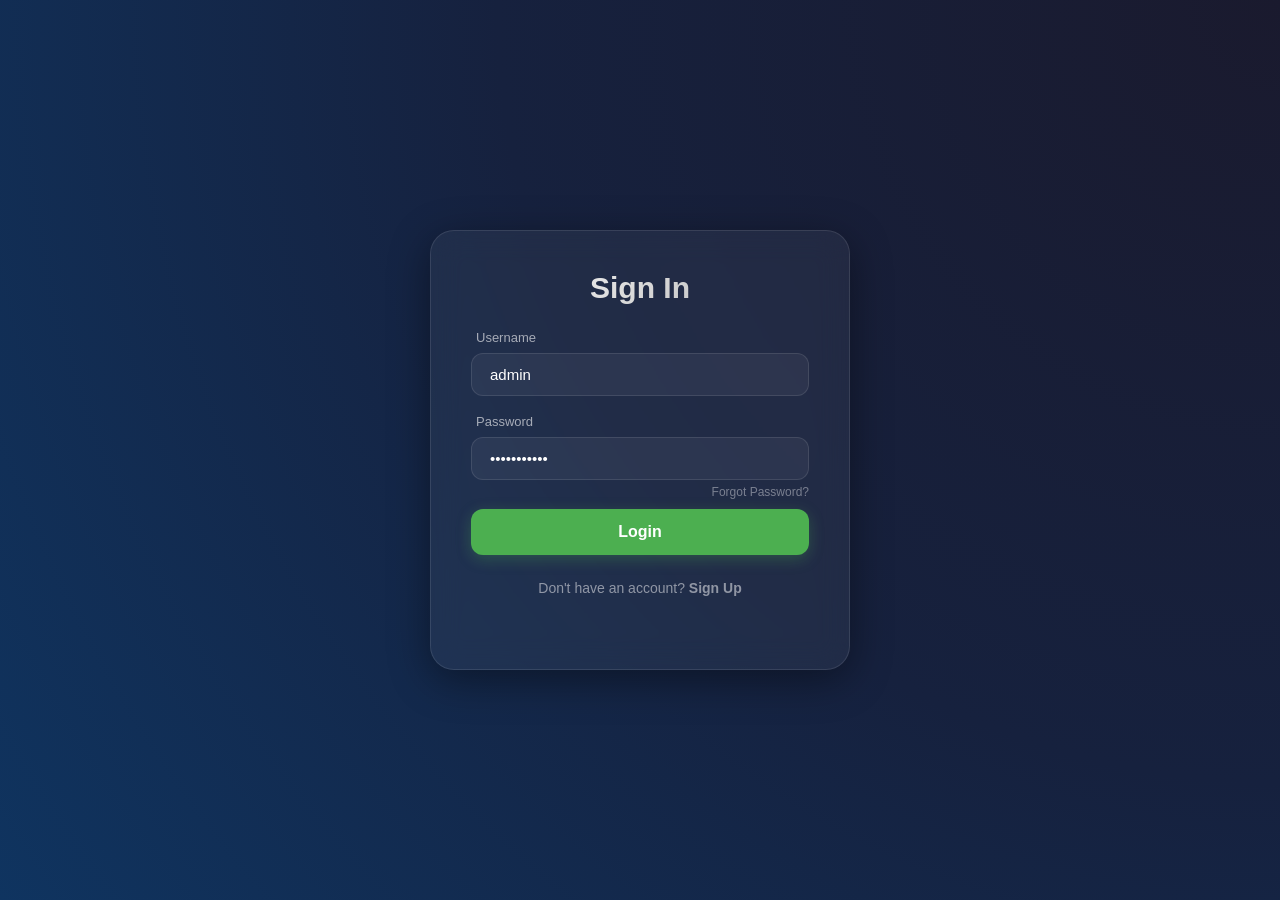
==== frontend/login.html @ 64eb290e "feat: Custom Gesture added" ====
<!DOCTYPE html>
<html lang="en">
<head>
    <meta charset="UTF-8">
    <meta name="viewport" content="width=device-width, initial-scale=1.0">
    <title>Login - ISL Sign Recognition</title>
    <link rel="stylesheet" href="style.css">
    <style>
        body {
            display: flex;
            justify-content: center;
            align-items: center;
            height: 100vh;
            background: radial-gradient(circle at top right, #1a1a2e, #16213e, #0f3460);
            overflow: hidden;
            font-family: 'Segoe UI', Tahoma, Geneva, Verdana, sans-serif;
        }

        .login-card {
            background: rgba(255, 255, 255, 0.05);
            backdrop-filter: blur(15px);
            padding: 40px;
            border-radius: 24px;
            box-shadow: 0 10px 40px rgba(0, 0, 0, 0.4);
            border: 1px solid rgba(255, 255, 255, 0.1);
            width: 100%;
            max-width: 420px;
            text-align: center;
            transition: all 0.4s cubic-bezier(0.175, 0.885, 0.32, 1.275);
        }

        h2 {
            margin-bottom: 25px;
            font-size: 30px;
            font-weight: 700;
            background: linear-gradient(135deg, #fff, #b3b3b3);
            -webkit-background-clip: text;
            background-clip: text;
            -webkit-text-fill-color: transparent;
        }

        .form-group {
            margin-bottom: 18px;
            text-align: left;
        }

        label {
            display: block;
            margin-bottom: 8px;
            font-size: 13px;
            font-weight: 500;
            color: rgba(255, 255, 255, 0.6);
            padding-left: 5px;
        }

        input {
            width: 100%;
            padding: 12px 18px;
            border-radius: 12px;
            border: 1px solid rgba(255, 255, 255, 0.1);
            background: rgba(255, 255, 255, 0.05);
            color: #fff;
            font-size: 15px;
            outline: none;
            transition: all 0.3s;
        }

        input:focus {
            border-color: #4CAF50;
            background: rgba(255, 255, 255, 0.1);
            box-shadow: 0 0 15px rgba(76, 175, 80, 0.2);
        }

        .primary-btn {
            width: 100%;
            padding: 14px;
            background: #4CAF50;
            color: white;
            border: none;
            border-radius: 12px;
            font-size: 16px;
            font-weight: 600;
            cursor: pointer;
            box-shadow: 0 4px 15px rgba(76, 175, 80, 0.3);
            transition: all 0.3s;
            margin-top: 10px;
        }

        .primary-btn:hover {
            background: #45a049;
            transform: translateY(-2px);
            box-shadow: 0 6px 20px rgba(76, 175, 80, 0.4);
        }

        .primary-btn:active {
            transform: translateY(0);
        }

        .toggle-link {
            display: block;
            margin-top: 25px;
            font-size: 14px;
            color: rgba(255, 255, 255, 0.5);
            text-decoration: none;
            cursor: pointer;
            transition: color 0.3s;
        }

        .toggle-link:hover {
            color: #4CAF50;
        }

        .forgot-link {
            float: right;
            font-size: 12px;
            color: rgba(255, 255, 255, 0.4);
            margin-top: 5px;
            transition: color 0.3s;
        }

        .forgot-link:hover {
            color: #4CAF50;
        }

        #error-msg {
            color: #ff4d4d;
            font-size: 13px;
            margin-top: 15px;
            min-height: 18px;
        }

        .loader {
            display: none;
            width: 22px;
            height: 22px;
            border: 3px solid rgba(255, 255, 255, 0.2);
            border-top-color: #fff;
            border-radius: 50%;
            animation: spin 0.8s infinite linear;
            margin: 0 auto;
        }

        @keyframes spin {
            to { transform: rotate(360deg); }
        }

        /* View Switching Logic */
        .hidden { display: none !important; }

        .auth-view {
            animation: fadeIn 0.4s ease;
        }

        @keyframes fadeIn {
            from { opacity: 0; transform: translateY(10px); }
            to { opacity: 1; transform: translateY(0); }
        }

        .mock-notification {
            background: rgba(76, 175, 80, 0.1);
            border: 1px dashed #4CAF50;
            padding: 15px;
            border-radius: 12px;
            margin-top: 20px;
            color: #4CAF50;
            font-size: 13px;
        }

        .mock-link {
            color: #fff;
            text-decoration: underline;
            font-weight: bold;
            cursor: pointer;
        }
    </style>
</head>
<body>
    <div class="login-card">
        <div id="login-view" class="auth-view">
            <h2>Sign In</h2>
            <div class="form-group">
                <label for="login-user">Username</label>
                <input type="text" id="login-user" placeholder="Enter username" value="admin">
            </div>
            <div class="form-group" style="margin-bottom: 5px;">
                <label for="login-pass">Password</label>
                <input type="password" id="login-pass" placeholder="Enter password" value="password123">
                <span class="toggle-link forgot-link" onclick="switchView('reset')">Forgot Password?</span>
            </div>
            <button onclick="handleLogin()" class="primary-btn">
                <span id="login-text">Login</span>
                <div id="login-loader" class="loader"></div>
            </button>
            <span class="toggle-link" onclick="switchView('register')">Don't have an account? <b>Sign Up</b></span>
        </div>

        <div id="register-view" class="auth-view hidden">
            <h2>Create Account</h2>
            <div class="form-group">
                <label for="reg-user">Username</label>
                <input type="text" id="reg-user" placeholder="Choose a username">
            </div>
            <div class="form-group">
                <label for="reg-email">Email Address</label>
                <input type="email" id="reg-email" placeholder="email@example.com">
            </div>
            <div class="form-group">
                <label for="reg-phone">Phone Number</label>
                <input type="tel" id="reg-phone" placeholder="1234567890">
            </div>
            <div class="form-group">
                <label for="reg-pass">Password</label>
                <input type="password" id="reg-pass" placeholder="Create a password">
            </div>
            <button onclick="handleRegister()" class="primary-btn">
                <span id="reg-text">Register Now</span>
                <div id="reg-loader" class="loader"></div>
            </button>
            <span class="toggle-link" onclick="switchView('login')">Already have an account? <b>Sign In</b></span>
        </div>

        <div id="reset-view" class="auth-view hidden">
            <h2>Reset Password</h2>
            <p style="font-size: 13px; color: rgba(255,255,255,0.5); margin-bottom: 20px;">Enter your username and email/phone to request a reset link.</p>
            <div class="form-group">
                <label for="reset-user">Username</label>
                <input type="text" id="reset-user" placeholder="Your username">
            </div>
            <div class="form-group">
                <label for="reset-info">Email or Phone</label>
                <input type="text" id="reset-info" placeholder="Registered email or phone">
            </div>
            <button onclick="handleRequestReset()" class="primary-btn">
                <span id="reset-req-text">Request Link</span>
                <div id="reset-req-loader" class="loader"></div>
            </button>
            
            <div id="mock-email-box" class="mock-notification hidden">
                📩 A recovery link has been generated! <br><br>
                <span class="mock-link" onclick="switchToNewPassword()">[DEMO: Click to Open Link]</span>
            </div>

            <span class="toggle-link" onclick="switchView('login')">Return to <b>Sign In</b></span>
        </div>

        <div id="new-password-view" class="auth-view hidden">
            <h2>New Password</h2>
            <p style="font-size: 13px; color: rgba(255,255,255,0.5); margin-bottom: 20px;">You are resetting password for <b id="resetging-user">user</b></p>
            <div class="form-group">
                <label for="new-pass">Enter New Password</label>
                <input type="password" id="new-pass" placeholder="At least 8 characters">
            </div>
            <button onclick="handleConfirmReset()" class="primary-btn">
                <span id="confirm-reset-text">Update Password</span>
                <div id="confirm-reset-loader" class="loader"></div>
            </button>
        </div>

        <div id="error-msg"></div>
    </div>

    <script>
        const errorMsg = document.getElementById('error-msg');
        let currentView = 'login';
        let pendingResetUsername = "";

        function switchView(view) {
            document.getElementById('login-view').classList.add('hidden');
            document.getElementById('register-view').classList.add('hidden');
            document.getElementById('reset-view').classList.add('hidden');
            document.getElementById('new-password-view').classList.add('hidden');
            
            document.getElementById(`${view}-view`).classList.remove('hidden');
            errorMsg.textContent = "";
            currentView = view;

            // Reset mock box if returning to request view
            if (view === 'reset') document.getElementById('mock-email-box').classList.add('hidden');
        }

        function switchToNewPassword() {
            document.getElementById('resetging-user').textContent = pendingResetUsername;
            switchView('new-password');
        }

        async function apiCall(endpoint, body) {
            // Find loader in current view
            let prefix = "";
            if (currentView === 'login') prefix = "login";
            else if (currentView === 'register') prefix = "reg";
            else if (currentView === 'reset') prefix = "reset-req";
            else if (currentView === 'new-password') prefix = "confirm-reset";

            const btnText = document.getElementById(`${prefix}-text`);
            const loader = document.getElementById(`${prefix}-loader`);
            
            if (btnText) btnText.style.display = 'none';
            if (loader) loader.style.display = 'block';
            errorMsg.textContent = "";

            try {
                const response = await fetch(`http://127.0.0.1:8000/${endpoint}`, {
                    method: 'POST',
                    headers: { 'Content-Type': 'application/json' },
                    body: JSON.stringify(body)
                });

                const data = await response.json();

                if (response.ok) {
                    return data;
                } else {
                    errorMsg.style.color = '#ff4d4d';
                    errorMsg.textContent = data.detail || "Action failed.";
                    return null;
                }
            } catch (err) {
                console.error(err);
                errorMsg.textContent = "Server connection error.";
                return null;
            } finally {
                if (btnText) btnText.style.display = 'block';
                if (loader) loader.style.display = 'none';
            }
        }

        async function handleLogin() {
            const username = document.getElementById('login-user').value;
            const password = document.getElementById('login-pass').value;

            if (!username || !password) return errorMsg.textContent = "Fields cannot be empty.";

            const data = await apiCall('login', { username, password });
            if (data) {
                localStorage.setItem('isl_token', data.access_token);
                localStorage.setItem('isl_user', username);
                window.location.href = 'index.html';
            }
        }

        async function handleRegister() {
            const username = document.getElementById('reg-user').value;
            const email = document.getElementById('reg-email').value;
            const phone = document.getElementById('reg-phone').value;
            const password = document.getElementById('reg-pass').value;

            if (!username || !password || !email) return errorMsg.textContent = "All fields are required.";

            const data = await apiCall('register', { username, email, phone, password });
            if (data) {
                errorMsg.style.color = '#4CAF50';
                errorMsg.textContent = "Success! Please sign in.";
                setTimeout(() => switchView('login'), 1500);
            }
        }

        async function handleRequestReset() {
            const username = document.getElementById('reset-user').value;
            const info = document.getElementById('reset-info').value;

            if (!username || !info) return errorMsg.textContent = "All fields required.";

            const data = await apiCall('request-reset', { username, recovery_info: info });
            if (data) {
                pendingResetUsername = username;
                document.getElementById('mock-email-box').classList.remove('hidden');
                errorMsg.style.color = '#4CAF50';
                errorMsg.textContent = "Recovery info verified!";
            }
        }

        async function handleConfirmReset() {
            const newPass = document.getElementById('new-pass').value;
            if (!newPass || newPass.length < 8) return errorMsg.textContent = "Password must be 8+ chars.";

            const data = await apiCall('confirm-reset', { 
                username: pendingResetUsername, 
                recovery_info: "used-token", // Dummy for backend consistency
                new_password: newPass 
            });
            if (data) {
                errorMsg.style.color = '#4CAF50';
                errorMsg.textContent = "Success! Login with new password.";
                setTimeout(() => switchView('login'), 1500);
            }
        }

        // Allow Enter key
        document.addEventListener('keypress', (e) => {
            if (e.key === 'Enter') {
                if (currentView === 'login') handleLogin();
                else if (currentView === 'register') handleRegister();
                else if (currentView === 'reset') handleRequestReset();
                else if (currentView === 'new-password') handleConfirmReset();
            }
        });

        // Redirect if already logged in
        if (localStorage.getItem('isl_token')) {
            window.location.href = 'index.html';
        }
    </script>
</body>
</html>
---- frontend/style.css ----
:root {
    --bg-color: #121212;
    --text-color: #ffffff;
    --accent-color: #4CAF50;
    --card-bg: rgba(255, 255, 255, 0.1);
}

* {
    box-sizing: border-box;
    margin: 0;
    padding: 0;
}

body {
    font-family: 'Segoe UI', Tahoma, Geneva, Verdana, sans-serif;
    background-color: var(--bg-color);
    color: var(--text-color);
    display: flex;
    justify-content: center;
    align-items: center;
    min-height: 100vh;
    overflow: hidden;
}

.container {
    width: 100%;
    max-width: 800px;
    padding: 20px;
    display: flex;
    flex-direction: column;
    align-items: center;
}

.video-container {
    position: relative;
    width: 100%;
    border-radius: 16px;
    overflow: hidden;
    box-shadow: 0 10px 30px rgba(0, 0, 0, 0.5);
    background-color: #000;
}

.input_video {
    display: none;
    /* We draw everything on the canvas */
}

.output_canvas {
    width: 100%;
    height: auto;
    min-height: 480px;
    /* Ensure it occupies space */
    background-color: #1a1a1a;
    display: block;
    transform: scaleX(-1);
    /* Mirror effect */
}

#prediction-box {
    position: absolute;
    bottom: 30px;
    left: 50%;
    transform: translateX(-50%);
    background: var(--card-bg);
    backdrop-filter: blur(10px);
    -webkit-backdrop-filter: blur(10px);
    padding: 15px 30px;
    border-radius: 30px;
    border: 1px solid rgba(255, 255, 255, 0.2);
    box-shadow: 0 4px 15px rgba(0, 0, 0, 0.3);
    text-align: center;
    min-width: 250px;
}

#prediction-text {
    font-size: 24px;
    font-weight: 600;
    letter-spacing: 1px;
    text-transform: uppercase;
}

@media (max-width: 600px) {
    .container {
        padding: 10px;
    }

    #prediction-box {
        bottom: 20px;
        padding: 10px 20px;
    }

    #prediction-text {
        font-size: 18px;
    }
}

.secondary-btn {
    background: rgba(255, 255, 255, 0.15);
    color: white;
    border: 1px solid rgba(255, 255, 255, 0.3);
    padding: 10px 25px;
    border-radius: 20px;
    font-size: 14px;
    cursor: pointer;
    margin-bottom: 20px;
    transition: all 0.2s;
    backdrop-filter: blur(5px);
}

.secondary-btn:hover {
    background: rgba(255, 255, 255, 0.25);
    transform: translateY(-2px);
}

#recording-overlay {
    position: absolute;
    top: 0;
    left: 0;
    width: 100%;
    height: 100%;
    background: rgba(0, 0, 0, 0.7);
    z-index: 200;
    display: flex;
    justify-content: center;
    align-items: center;
    backdrop-filter: blur(5px);
}

#recording-status {
    text-align: center;
    color: white;
}

#recording-timer {
    font-size: 80px;
    font-weight: bold;
    margin-bottom: 20px;
    text-shadow: 0 0 20px rgba(255, 255, 255, 0.5);
}

#recording-msg {
    font-size: 20px;
    margin-bottom: 30px;
}

#recording-progress-bar {
    width: 300px;
    height: 8px;
    background: rgba(255, 255, 255, 0.2);
    border-radius: 4px;
    overflow: hidden;
    margin: 0 auto;
}

#recording-progress {
    width: 0%;
    height: 100%;
    background: var(--accent-color);
    transition: width 0.1s linear;
}

.recording-active #recording-progress {
    background: #ff4444;
    box-shadow: 0 0 10px #ff4444;
}

/* --- NEW: CUSTOM MODAL STYLES --- */
.modal-overlay {
    position: fixed;
    top: 0;
    left: 0;
    width: 100%;
    height: 100%;
    background: rgba(0, 0, 0, 0.85);
    z-index: 2000;
    display: flex;
    justify-content: center;
    align-items: center;
    backdrop-filter: blur(8px);
    animation: modalFadeIn 0.3s ease;
}

.modal-content {
    background: #1e1e1e;
    padding: 30px;
    border-radius: 24px;
    width: 90%;
    max-width: 400px;
    border: 1px solid rgba(255, 255, 255, 0.1);
    box-shadow: 0 20px 50px rgba(0, 0, 0, 0.5);
    text-align: center;
}

.modal-content h3 {
    margin-bottom: 10px;
    font-size: 20px;
    color: white;
}

.modal-content p {
    font-size: 14px;
    color: rgba(255, 255, 255, 0.6);
    margin-bottom: 20px;
}

#gesture-name-input {
    width: 100%;
    background: rgba(255, 255, 255, 0.05);
    border: 1px solid rgba(255, 255, 255, 0.2);
    padding: 12px 20px;
    border-radius: 12px;
    color: white;
    font-size: 16px;
    margin-bottom: 25px;
    outline: none;
    transition: all 0.2s;
}

#gesture-name-input:focus {
    border-color: var(--accent-color);
    background: rgba(255, 255, 255, 0.08);
}

.modal-actions {
    display: flex;
    gap: 12px;
}

.modal-actions button {
    flex: 1;
    padding: 12px;
    border-radius: 12px;
    font-weight: 600;
    cursor: pointer;
    transition: all 0.2s;
}

.primary-btn {
    background: var(--accent-color);
    color: white;
    border: none;
    box-shadow: 0 4px 15px rgba(76, 175, 80, 0.3);
}

.primary-btn:hover {
    transform: translateY(-2px);
    box-shadow: 0 6px 20px rgba(76, 175, 80, 0.4);
}

@keyframes modalFadeIn {
    from { opacity: 0; transform: scale(0.95); }
    to { opacity: 1; transform: scale(1); }
}

/* Gesture List Styles */
.gesture-item {
    display: flex;
    justify-content: space-between;
    align-items: center;
    padding: 12px 16px;
    background: rgba(255, 255, 255, 0.03);
    border-radius: 12px;
    margin-bottom: 8px;
    border: 1px solid rgba(255, 255, 255, 0.05);
}

.gesture-info {
    display: flex;
    flex-direction: column;
}

.gesture-name {
    font-weight: 600;
    color: white;
}

.gesture-meta {
    font-size: 11px;
    color: rgba(255, 255, 255, 0.4);
}

.delete-btn {
    background: rgba(255, 68, 68, 0.1) !important;
    color: #ff4444 !important;
    border: 1px solid rgba(255, 68, 68, 0.2) !important;
    padding: 6px 12px !important;
    font-size: 12px !important;
    border-radius: 8px !important;
    cursor: pointer;
    transition: all 0.2s;
}

.delete-btn:hover {
    background: rgba(255, 68, 68, 0.2) !important;
    transform: scale(1.05);
}

.delete-btn:disabled {
    opacity: 0.5;
    cursor: not-allowed;
}
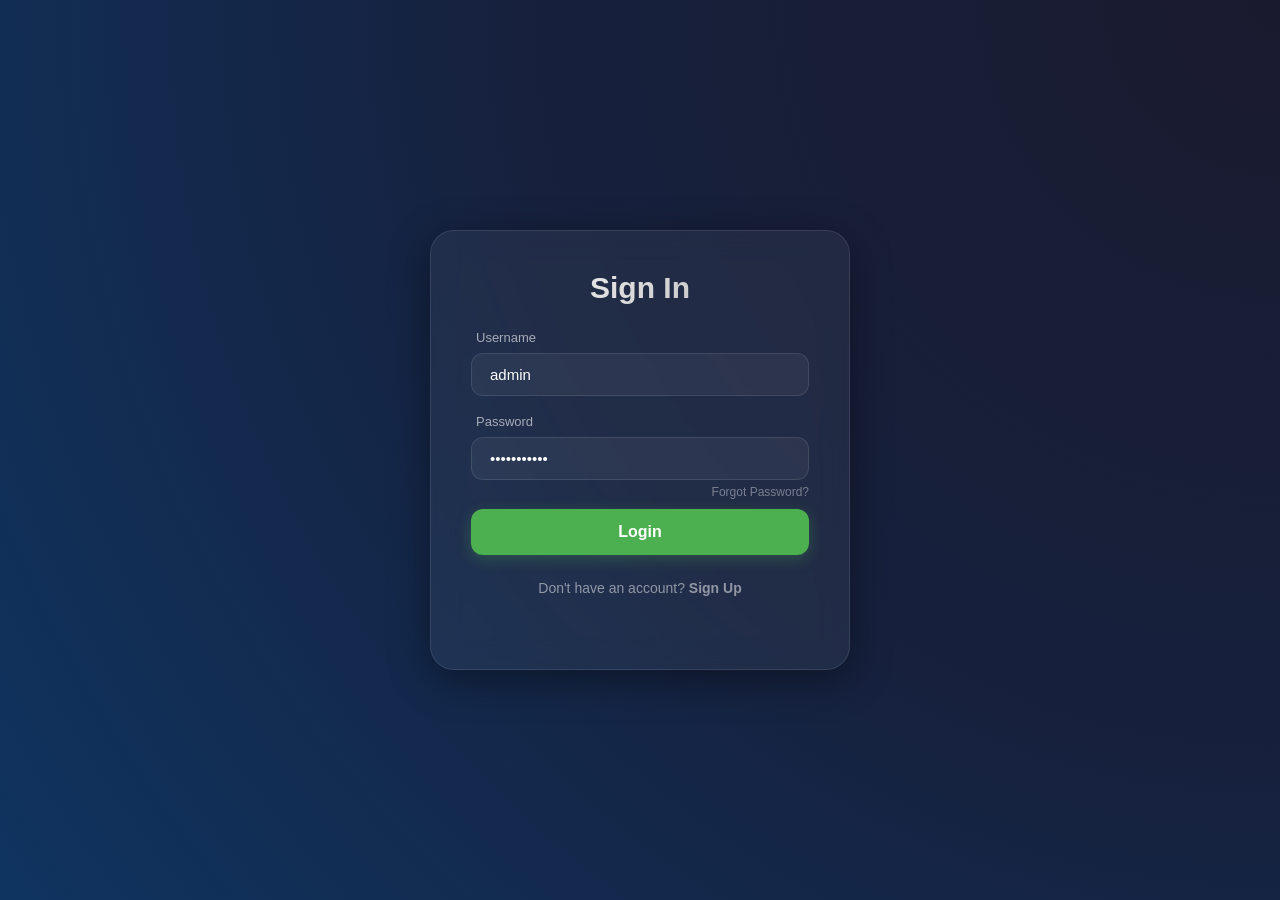
==== commit da622b66: "fix: use relative API urls in login.html" ====
--- a/frontend/login.html
+++ b/frontend/login.html
@@ -299,7 +299,7 @@
             errorMsg.textContent = "";
 
             try {
-                const response = await fetch(`http://127.0.0.1:8000/${endpoint}`, {
+                const response = await fetch(`/${endpoint}`, {
                     method: 'POST',
                     headers: { 'Content-Type': 'application/json' },
                     body: JSON.stringify(body)
